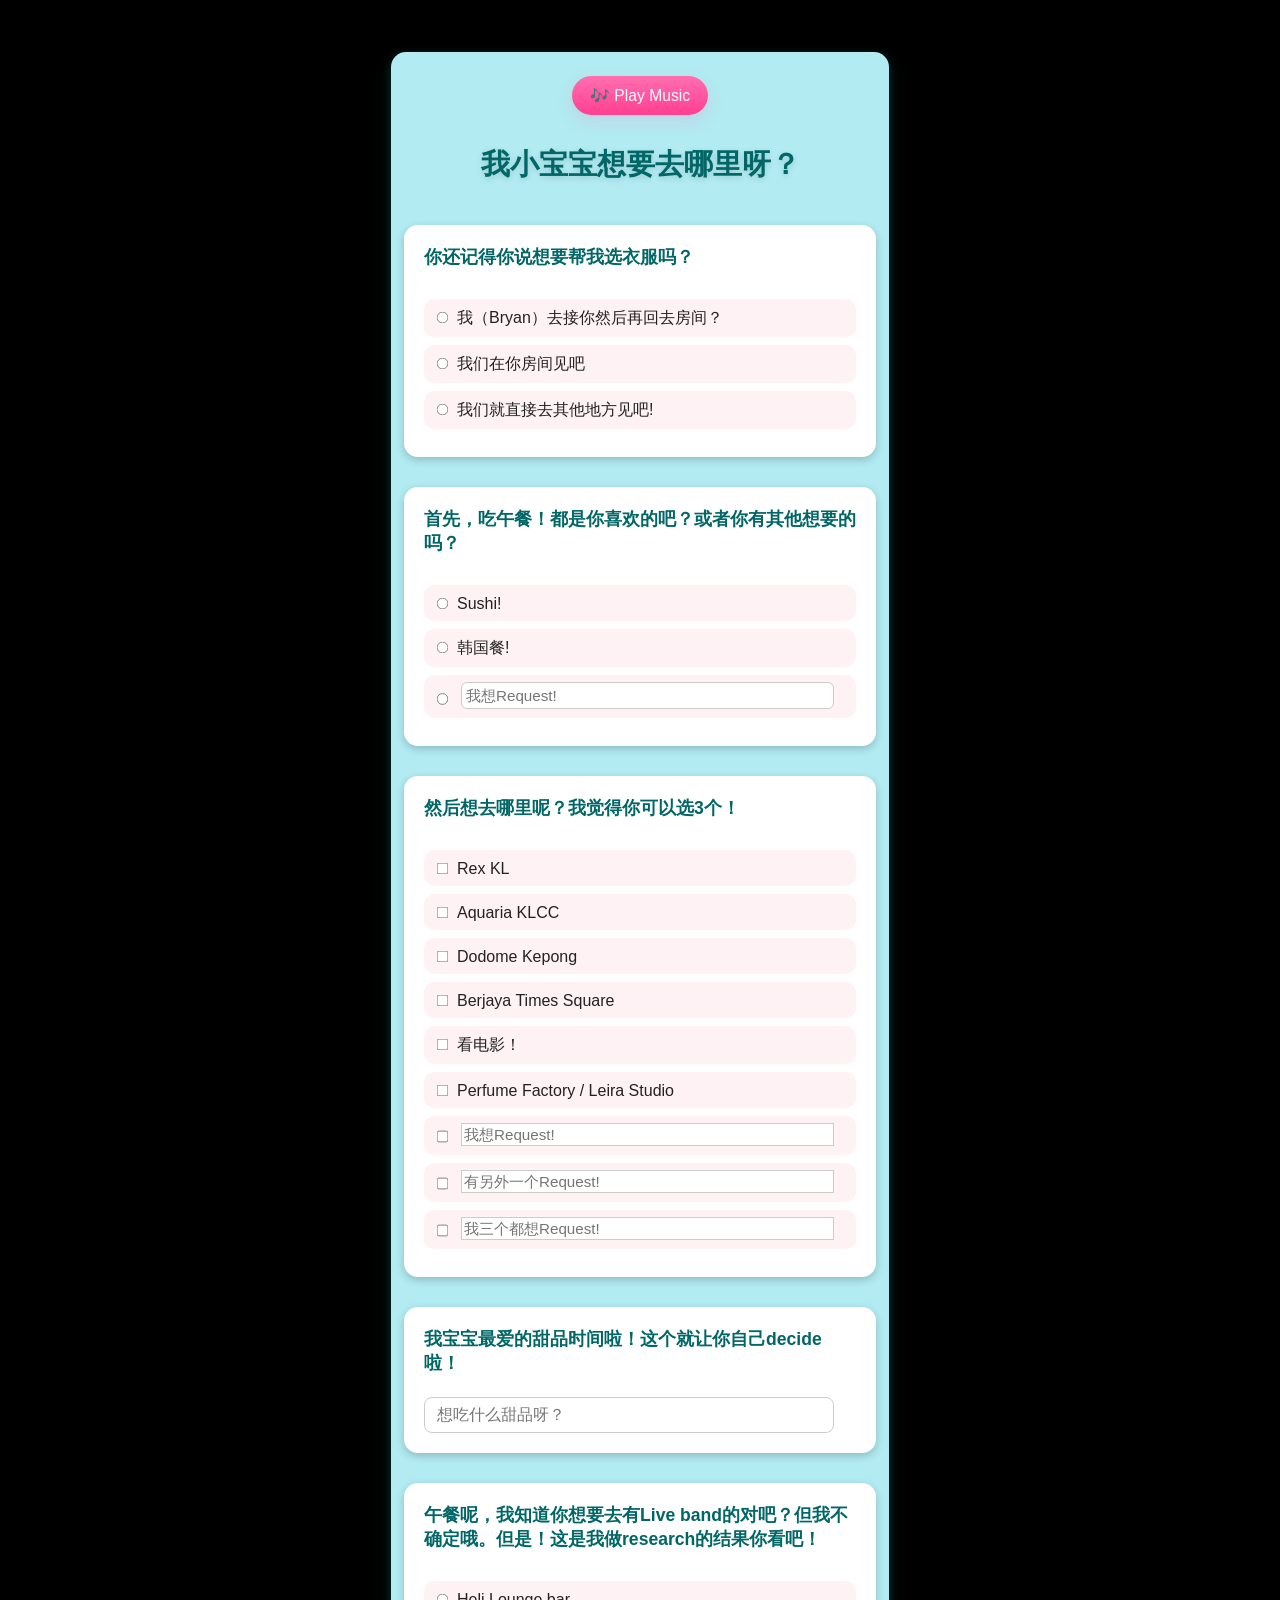
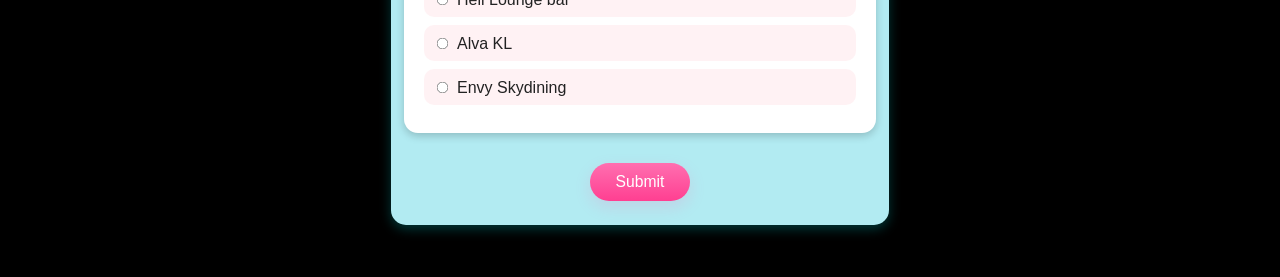
==== Plan.html @ 0af1a0d8 "Add files via upload" ====
<!DOCTYPE html>
<html lang="en">
<head>
  <meta charset="UTF-8">
  <meta name="viewport" content="width=device-width, initial-scale=1.0">
  <title>Date</title>
  <link rel="stylesheet" href="Plan.css">
</head>
<body>

  <!-- Background video -->
  <video id="bg-video" autoplay muted loop>
    <source src="Planbg.mp4" type="video/mp4">
  </video>

  <!-- Background music -->
  <audio id="bg-music" loop>
    <source src="Planmusic.mp3" type="audio/mp3">
  </audio>

  <!-- 🌸 Main container (all sections stacked vertically) -->
  <div class="container">
  <button id="play-btn" type="button">🎶 Play Music</button>
  <h1>我小宝宝想要去哪里呀？</h1>

    <!-- Destination 1 -->
    <div class="Dest">
      <p>你还记得你说想要帮我选衣服吗？</p>
      <div class="radio">
        <label><input type="radio" name="Open" value="我（Bryan）去接你然后再回去房间？">我（Bryan）去接你然后再回去房间？</label>
        <label><input type="radio" name="Open" value="我们在你房间见吧">我们在你房间见吧</label>
        <label><input type="radio" name="Open" value="我们就直接去其他地方见吧!">我们就直接去其他地方见吧!</label>
      </div>
    </div>

    <!-- Destination 2 -->
    <div class="Dest">
      <p>首先，吃午餐！都是你喜欢的吧？或者你有其他想要的吗？</p>
      <div class="radio">
        <label><input type="radio" name="Lunch" value="Sushi!">Sushi!</label>
        <label><input type="radio" name="Lunch" value="韩国餐!">韩国餐!</label>
        <label>
          <input type="radio" name="Lunch" value="" class="custom-option">
          <input type="text" class="custom-input" placeholder="我想Request!" style="width:70%; padding:4px; border-radius:6px; border:1px solid #ccc;">
        </label>
      </div>
    </div>

    <!-- Destination 3 -->
    <div class="Dest">
      <p>然后想去哪里呢？我觉得你可以选3个！</p>
      <div class="radio">
        <label><input type="checkbox" name="Destination" value="REX KL">Rex KL</label>
        <label><input type="checkbox" name="Destination" value="Aquaria KLCC">Aquaria KLCC</label>
        <label><input type="checkbox" name="Destination" value="Dodome Kepong">Dodome Kepong</label>
        <label><input type="checkbox" name="Destination" value="Berjaya Times Square">Berjaya Times Square</label>
        <label><input type="checkbox" name="Destination" value="看电影！">看电影！</label>
        <label><input type="checkbox" name="Destination" value="Perfume Factory/Leira Studio">Perfume Factory / Leira Studio</label>

        <label>
          <input type="checkbox" name="Destination" value="" class="custom-option">
          <input type="text" class="custom-input" placeholder="我想Request!" style="width:30%; padding:2px; border-radius:0px; border:1px solid #ccc;">
        </label>

        <label>
          <input type="checkbox" name="Destination" value="" class="custom-option">
          <input type="text" class="custom-input" placeholder="有另外一个Request!" style="width:30%; padding:2px; border-radius:0px; border:1px solid #ccc;">
        </label>

        <label>
          <input type="checkbox" name="Destination" value="" class="custom-option">
          <input type="text" class="custom-input" placeholder="我三个都想Request!" style="width:30%; padding:2px; border-radius:0px; border:1px solid #ccc;">
        </label>
      </div>
    </div>

    <!-- Destination 4 -->
    <div class="Dest">
      <p>我宝宝最爱的甜品时间啦！这个就让你自己decide啦！</p>
      <div class="field">
        <input type="text" id="Dessert" placeholder="想吃什么甜品呀？" />
      </div>
    </div>

    <!-- Destination 5 -->
    <div class="Dest">
      <p>午餐呢，我知道你想要去有Live band的对吧？但我不确定哦。但是！这是我做research的结果你看吧！</p>
      <div class="radio">
        <label><input type="radio" name="Dinner" value="Heli Lounge Bar">Heli Lounge bar</label>
        <label><input type="radio" name="Dinner" value="Alva KL">Alva KL</label>
        <label><input type="radio" name="Dinner" value="Envy Skydining">Envy Skydining</label>
      </div>
    </div>

<form onsubmit="saveSelections(event)">
  <button type="submit">Submit</button>
</form>

  </div> <!-- end of main container -->

  <!-- 🌟 Scripts -->
  <script>
  // Limit selection to 3 checkboxes
  const checkboxes = document.querySelectorAll('input[type="checkbox"][name="Destination"]');
  checkboxes.forEach(checkbox => {
    checkbox.addEventListener('change', () => {
      const checkedCount = document.querySelectorAll('input[type="checkbox"][name="Destination"]:checked').length;
      if (checkedCount > 3) {
        checkbox.checked = false;
        alert("选三而已哦宝贝 💕");
      }
    });
  });

  // Make editable checkboxes work
  document.querySelectorAll('.custom-input').forEach(input => {
    const checkbox = input.previousElementSibling;
    input.addEventListener('focus', () => checkbox.checked = true);
    input.addEventListener('input', () => checkbox.value = input.value);
  });

  // 🎵 Music button
  const music = document.getElementById("bg-music");
  const playBtn = document.getElementById("play-btn");

  playBtn.addEventListener("click", () => {
    if (music.paused) {
      music.play();
      playBtn.textContent = "⏸ Pause Music";
    } else {
      music.pause();
      playBtn.textContent = "🎶 Play Music";
    }
  });
  // 🩷 Save all selected options before redirect
  function saveSelections(e) {
    e.preventDefault(); // stop default form action

    // Collect radio selections
    const open = document.querySelector('input[name="Open"]:checked')?.value || "";
    const lunch = document.querySelector('input[name="Lunch"]:checked')?.value || "";
    const dinner = document.querySelector('input[name="Dinner"]:checked')?.value || "";

    // Collect dessert input
    const dessert = document.getElementById("Dessert").value;

    // Collect up to 3 destinations
    const destinations = Array.from(document.querySelectorAll('input[name="Destination"]:checked'))
      .map(cb => cb.value);

    // Save all to localStorage
    localStorage.setItem("open", open);
    localStorage.setItem("lunch", lunch);
    localStorage.setItem("destinations", JSON.stringify(destinations));
    localStorage.setItem("dessert", dessert);
    localStorage.setItem("dinner", dinner);

    // Redirect to summary page
    window.location.href = "Summary.html";
  }

</script>


</body>
</html>
---- Plan.css ----
#bg-video {
  position: fixed;
  inset: 0;
  width: 100%;
  height: 100%;
  object-fit: cover;
  z-index: -2;
}
h1 {
  font-family: "Poppins", "Noto Sans SC", sans-serif; /* supports Chinese + clean look */
  font-size: 1.8rem;            /* adjust for desktop; can scale with media query */
  color: #006666;               /* matches your theme tone */
  text-align: center;
  font-weight: 700;
  margin-top: 0;
  margin-bottom: 10px;
  text-shadow: 0 2px 6px rgba(0, 0, 0, 0.15); /* soft glow for readability */
}


/* PAGE LAYOUT */
body {
  margin: 0;
  font-family: "Poppins", Arial, Helvetica, sans-serif;
  display: center;
  align-items: center;
  justify-content: center;
  min-height: 100vh;
  padding: 12px;
  background: #000; /* in case video doesn't load */
}

.container {
  display: flex;
  flex-direction: column;
  align-items: center;
  gap: 30px;
  padding: 24px;
  background: #b2ebf2;
  border-radius: 15px;
  box-shadow: 0 4px 12px rgba(0, 139, 139, 0.4);
  max-width: 450px;
  margin: 40px auto;
  animation: fadeIn 1s ease;
}

.Dest {
  display: flex;
  flex-direction: column;
  align-items: left;
  gap: 12px;
  background: #ffffff;
  padding: 20px;
  border-radius: 14px;
  box-shadow: 0 3px 8px rgba(0, 0, 0, 0.2);
  width: 96%;
  transition: transform 0.25s ease, box-shadow 0.25s ease;
}

.Dest:hover {
  transform: translateY(-4px);
  box-shadow: 0 6px 14px rgba(0, 0, 0, 0.25);
}

.Dest p {
  font-weight: 600;
  font-size: 1.1rem;
  margin: 0 0 10px;
  color: #006666;
  text-align: left;
}

/* CONTENT BLOCKS */
.content {
  z-index: 3;
  width: 100%;
  color: #333;
  text-align: left;
}

.content .headline {
  font-weight: 700;
  font-size: 1.15rem;
  margin: 4px 0;
}

.content .subtitle {
  margin: 6px 0 12px;
  color: #555;
  font-size: 1rem;
}

label {
  display: block;
  margin: 8px 0;
  padding: 8px 12px;
  max-width: 100%;
  border-radius: 10px;
  background: rgba(255, 182, 193, 0.18);
  cursor: pointer;
  transition: background 0.18s ease, transform 0.1s ease;
  font-size: 1rem;
  color: #222;
  text-align: left;
}
/* ✅ Make custom checkbox + input align perfectly with text labels */
label:has(.custom-input) {
  display: flex;
  align-items: left;
  gap: 4px; /* small consistent space */
  padding: 8px 12px;
}

/* Align text input exactly like normal label text */
label .custom-input {
  flex: 1;
  margin-left: 0;
  width: auto !important;
  padding: 6px 10px;
  border-radius: 6px;
  border: 1px solid #ccc;
  font-size: 0.95rem;
  transform: translateY(-1px); /* fine-tunes vertical alignment */
}

/* Optional: ensure checkbox aligns perfectly across all label types */
label input[type="checkbox"],
label input[type="radio"] {
  margin-right: 8px;
  margin-left: 0;
  position: relative;
  top: 1px; /* tiny lift to center it with text and inputs */
}

label:hover {
  background: rgba(255, 182, 193, 0.34);
  transform: scale(1.02);
}

label input {
  margin-right: 10px;
  transform: scale(0.9);
}


label input[type="text"] {
  margin-left: 0px; /* small spacing between radio and box */
  width: 60%;
}

.field input[type="text"] {
  width: 95%;          /* adjust: 100% = full width, 50% = half */
  padding: 8px 12px;
  border-radius: 8px;
  border: 1px solid #ccc;
  font-size: 1rem;
  box-sizing: border-box;  /* ensures padding doesn’t increase total width */
}


button {
  background: linear-gradient(180deg, #ff6fb0, #ff3f91);
  color: #fff;
  border: none;
  padding: 10px 18px;
  border-radius: 26px;
  cursor: pointer;
  font-size: 0.98rem;
  min-width: 100px;
  box-shadow: 0 6px 16px rgba(255, 105, 180, 0.18);
  transition: all 0.2s ease;
}

button:hover {
  filter: brightness(0.95);
  transform: translateY(-2px);
}

/* ANIMATIONS */
@keyframes fadeIn {
  from { opacity: 0; transform: translateY(20px); }
  to { opacity: 1; transform: translateY(0); }
}

/* RESPONSIVE ADJUSTMENTS */
@media (max-width: 820px) {
  .container {
    padding: 18px;
  }
}

@media (max-width: 480px) {
  .container {
    padding: 14px;
  }

  label {
    font-size: 0.95rem;
  }

  button {
    width: 100%;
    min-width: 0;
  }

  input[type="text"] {
    width: 100%;
  }
}
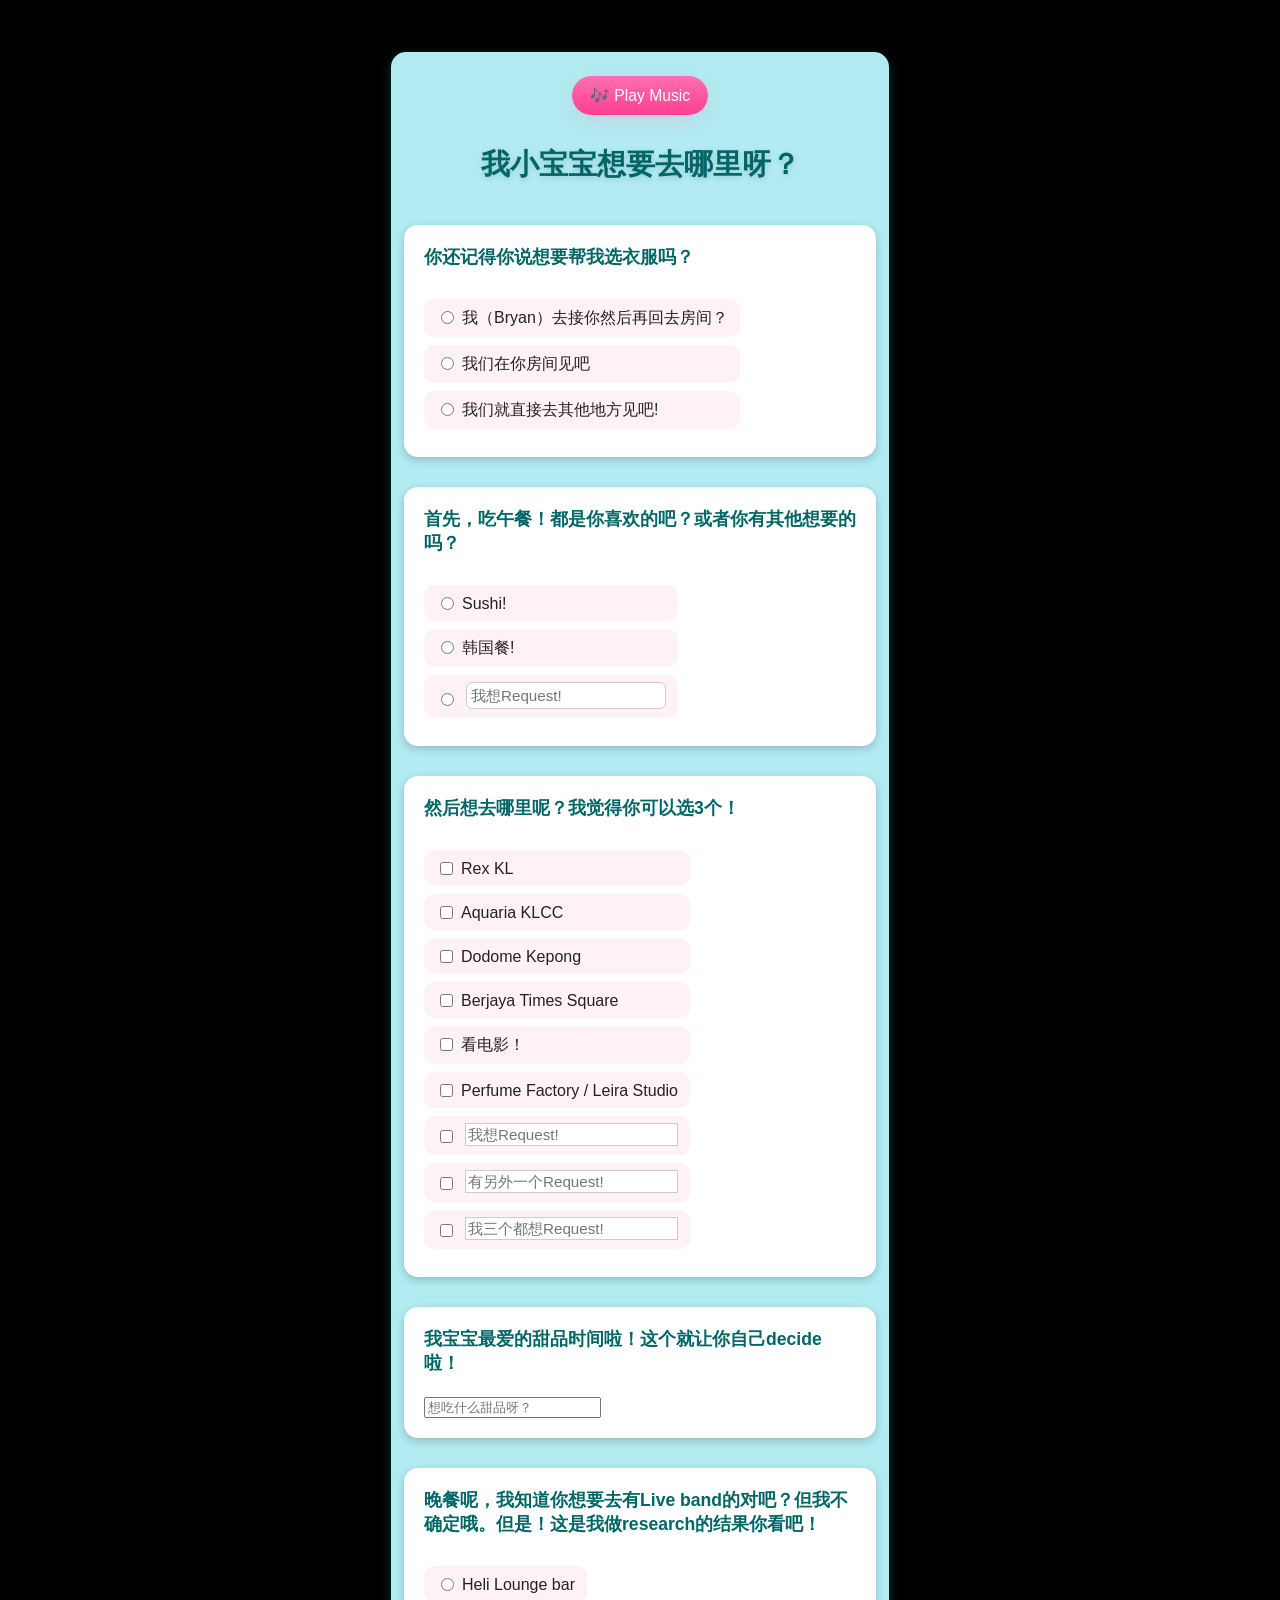
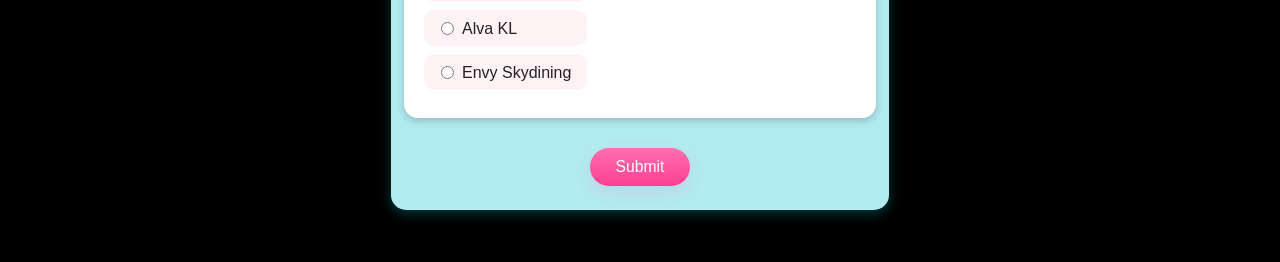
==== commit 60c3d50a: "Update Plan.html" ====
--- a/Plan.html
+++ b/Plan.html
@@ -84,7 +84,7 @@
 
     <!-- Destination 5 -->
     <div class="Dest">
-      <p>午餐呢，我知道你想要去有Live band的对吧？但我不确定哦。但是！这是我做research的结果你看吧！</p>
+      <p>晚餐呢，我知道你想要去有Live band的对吧？但我不确定哦。但是！这是我做research的结果你看吧！</p>
       <div class="radio">
         <label><input type="radio" name="Dinner" value="Heli Lounge Bar">Heli Lounge bar</label>
         <label><input type="radio" name="Dinner" value="Alva KL">Alva KL</label>
@@ -164,3 +164,4 @@
 
 </body>
 </html>
+
--- a/Plan.css
+++ b/Plan.css
@@ -1,35 +1,49 @@
+/* 🌊 BACKGROUND VIDEO */
 #bg-video {
   position: fixed;
-  inset: 0;
-  width: 100%;
-  height: 100%;
+  top: 50%;
+  left: 50%;
+  width: 100vw;
+  height: 100vh;
   object-fit: cover;
+  transform: translate(-50%, -50%);
   z-index: -2;
-}
+  background: #000; /* fallback color */
+}
+
+/* Fix scaling on portrait phones */
+@media (max-aspect-ratio: 9/16) {
+  #bg-video {
+    width: auto;
+    height: 100vh;
+  }
+}
+
+/* 🌸 TITLE */
 h1 {
-  font-family: "Poppins", "Noto Sans SC", sans-serif; /* supports Chinese + clean look */
-  font-size: 1.8rem;            /* adjust for desktop; can scale with media query */
-  color: #006666;               /* matches your theme tone */
+  font-family: "Poppins", "Noto Sans SC", sans-serif;
+  font-size: 1.8rem;
+  color: #006666;
   text-align: center;
   font-weight: 700;
   margin-top: 0;
   margin-bottom: 10px;
-  text-shadow: 0 2px 6px rgba(0, 0, 0, 0.15); /* soft glow for readability */
-}
-
-
-/* PAGE LAYOUT */
+  text-shadow: 0 2px 6px rgba(0, 0, 0, 0.15);
+}
+
+/* 🌼 PAGE LAYOUT */
 body {
   margin: 0;
   font-family: "Poppins", Arial, Helvetica, sans-serif;
-  display: center;
+  display: flex;
   align-items: center;
   justify-content: center;
   min-height: 100vh;
   padding: 12px;
-  background: #000; /* in case video doesn't load */
-}
-
+  background: #000; /* fallback if video not loaded */
+}
+
+/* 🧊 CONTAINER */
 .container {
   display: flex;
   flex-direction: column;
@@ -42,12 +56,14 @@
   max-width: 450px;
   margin: 40px auto;
   animation: fadeIn 1s ease;
-}
-
+  z-index: 2;
+}
+
+/* 📦 DESTINATION CARD */
 .Dest {
   display: flex;
   flex-direction: column;
-  align-items: left;
+  align-items: flex-start;
   gap: 12px;
   background: #ffffff;
   padding: 20px;
@@ -67,10 +83,9 @@
   font-size: 1.1rem;
   margin: 0 0 10px;
   color: #006666;
-  text-align: left;
-}
-
-/* CONTENT BLOCKS */
+}
+
+/* 📝 CONTENT BLOCKS */
 .content {
   z-index: 3;
   width: 100%;
@@ -90,6 +105,7 @@
   font-size: 1rem;
 }
 
+/* 🧷 LABELS AND INPUTS */
 label {
   display: block;
   margin: 8px 0;
@@ -103,33 +119,29 @@
   color: #222;
   text-align: left;
 }
-/* ✅ Make custom checkbox + input align perfectly with text labels */
+
+/* Align label with input neatly */
 label:has(.custom-input) {
   display: flex;
-  align-items: left;
-  gap: 4px; /* small consistent space */
+  align-items: center;
+  gap: 4px;
   padding: 8px 12px;
 }
 
-/* Align text input exactly like normal label text */
 label .custom-input {
   flex: 1;
-  margin-left: 0;
-  width: auto !important;
   padding: 6px 10px;
   border-radius: 6px;
   border: 1px solid #ccc;
   font-size: 0.95rem;
-  transform: translateY(-1px); /* fine-tunes vertical alignment */
-}
-
-/* Optional: ensure checkbox aligns perfectly across all label types */
+  transform: translateY(-1px);
+}
+
 label input[type="checkbox"],
 label input[type="radio"] {
   margin-right: 8px;
-  margin-left: 0;
   position: relative;
-  top: 1px; /* tiny lift to center it with text and inputs */
+  top: 1px;
 }
 
 label:hover {
@@ -137,27 +149,7 @@
   transform: scale(1.02);
 }
 
-label input {
-  margin-right: 10px;
-  transform: scale(0.9);
-}
-
-
-label input[type="text"] {
-  margin-left: 0px; /* small spacing between radio and box */
-  width: 60%;
-}
-
-.field input[type="text"] {
-  width: 95%;          /* adjust: 100% = full width, 50% = half */
-  padding: 8px 12px;
-  border-radius: 8px;
-  border: 1px solid #ccc;
-  font-size: 1rem;
-  box-sizing: border-box;  /* ensures padding doesn’t increase total width */
-}
-
-
+/* 🔘 BUTTON */
 button {
   background: linear-gradient(180deg, #ff6fb0, #ff3f91);
   color: #fff;
@@ -176,13 +168,13 @@
   transform: translateY(-2px);
 }
 
-/* ANIMATIONS */
+/* ✨ ANIMATION */
 @keyframes fadeIn {
   from { opacity: 0; transform: translateY(20px); }
   to { opacity: 1; transform: translateY(0); }
 }
 
-/* RESPONSIVE ADJUSTMENTS */
+/* 📱 RESPONSIVE */
 @media (max-width: 820px) {
   .container {
     padding: 18px;
